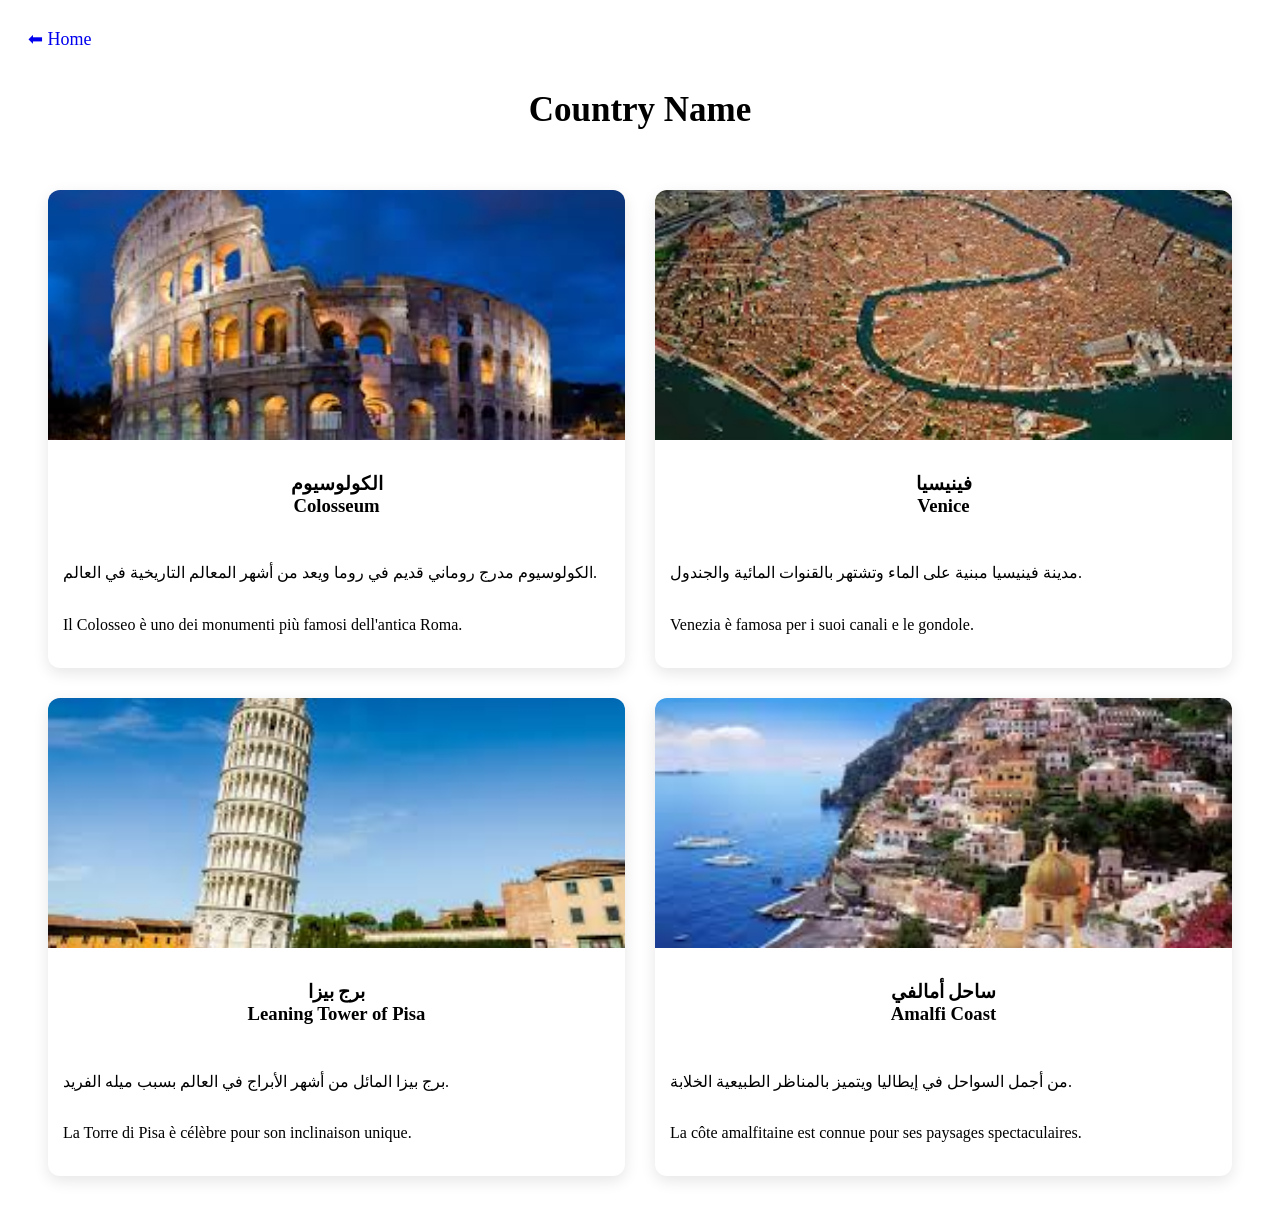
==== index.html @ 8f7ff5fb "Update and rename italy.html to index.html" ====
<!DOCTYPE html>
<html lang="ar">

<head>

<meta charset="UTF-8">
<meta name="viewport" content="width=device-width, initial-scale=1.0">

<title>Country Tourism</title>

<link rel="stylesheet" href="style1.css">

</head>

<body>

<header>

<a href="https://peacecode14-alt.github.io/travel-world/" class="back">⬅ Home</a>

<h1 class="country-title">Country Name</h1>

</header>


<section class="places">

<div class="place">

<img src="colo.jpg">

<h3>
 الكولوسيوم
<br>
Colosseum
</h3>

<p>

الكولوسيوم مدرج روماني قديم في روما ويعد من أشهر المعالم التاريخية في العالم.

<br><br>

Il Colosseo è uno dei monumenti più famosi dell'antica Roma.

</p>

</div>


<div class="place">

<img src="vine.jpg">

<h3>
فينيسيا
<br>
Venice
</h3>

<p>
مدينة فينيسيا مبنية على الماء وتشتهر بالقنوات المائية والجندول.
<br><br>
Venezia è famosa per i suoi canali e le gondole.
</p>

</div>


<div class="place">

<img src="pieza.jpg">

<h3>
برج بيزا
<br>
Leaning Tower of Pisa 
</h3>

<p>
برج بيزا المائل من أشهر الأبراج في العالم بسبب ميله الفريد.
<br><br>
La Torre di Pisa è célèbre pour son inclinaison unique.
</p>

</div>


<div class="place">

<img src="coast.jpg">

<h3>
ساحل أمالفي
<br>
Amalfi Coast
</h3>

<p>
من أجمل السواحل في إيطاليا ويتميز بالمناظر الطبيعية الخلابة.
<br><br>
La côte amalfitaine est connue pour ses paysages spectaculaires.
</p>

</div>

</section>

</body>
</html>
---- style1.css ----
.country-title{

text-align:center;
margin:20px;
font-size:35px;

}

.back{

text-decoration:none;
margin:20px;
display:inline-block;
font-size:18px;

}

.places{

display:grid;
grid-template-columns:repeat(2,1fr);
gap:30px;
padding:40px;

}

.place{

background:white;
border-radius:12px;
overflow:hidden;
box-shadow:0 5px 15px rgba(0,0,0,0.1);
transition:.4s;

}

.place img{

width:100%;
height:250px;
object-fit:cover;
transition:.4s;

}

.place:hover img{

transform:scale(1.1);

}

.place h3{

text-align:center;
padding:10px;

}

.place p{

padding:15px;
line-height:1.6;

}

@media(max-width:700px){

.places{

grid-template-columns:1fr;

}

}
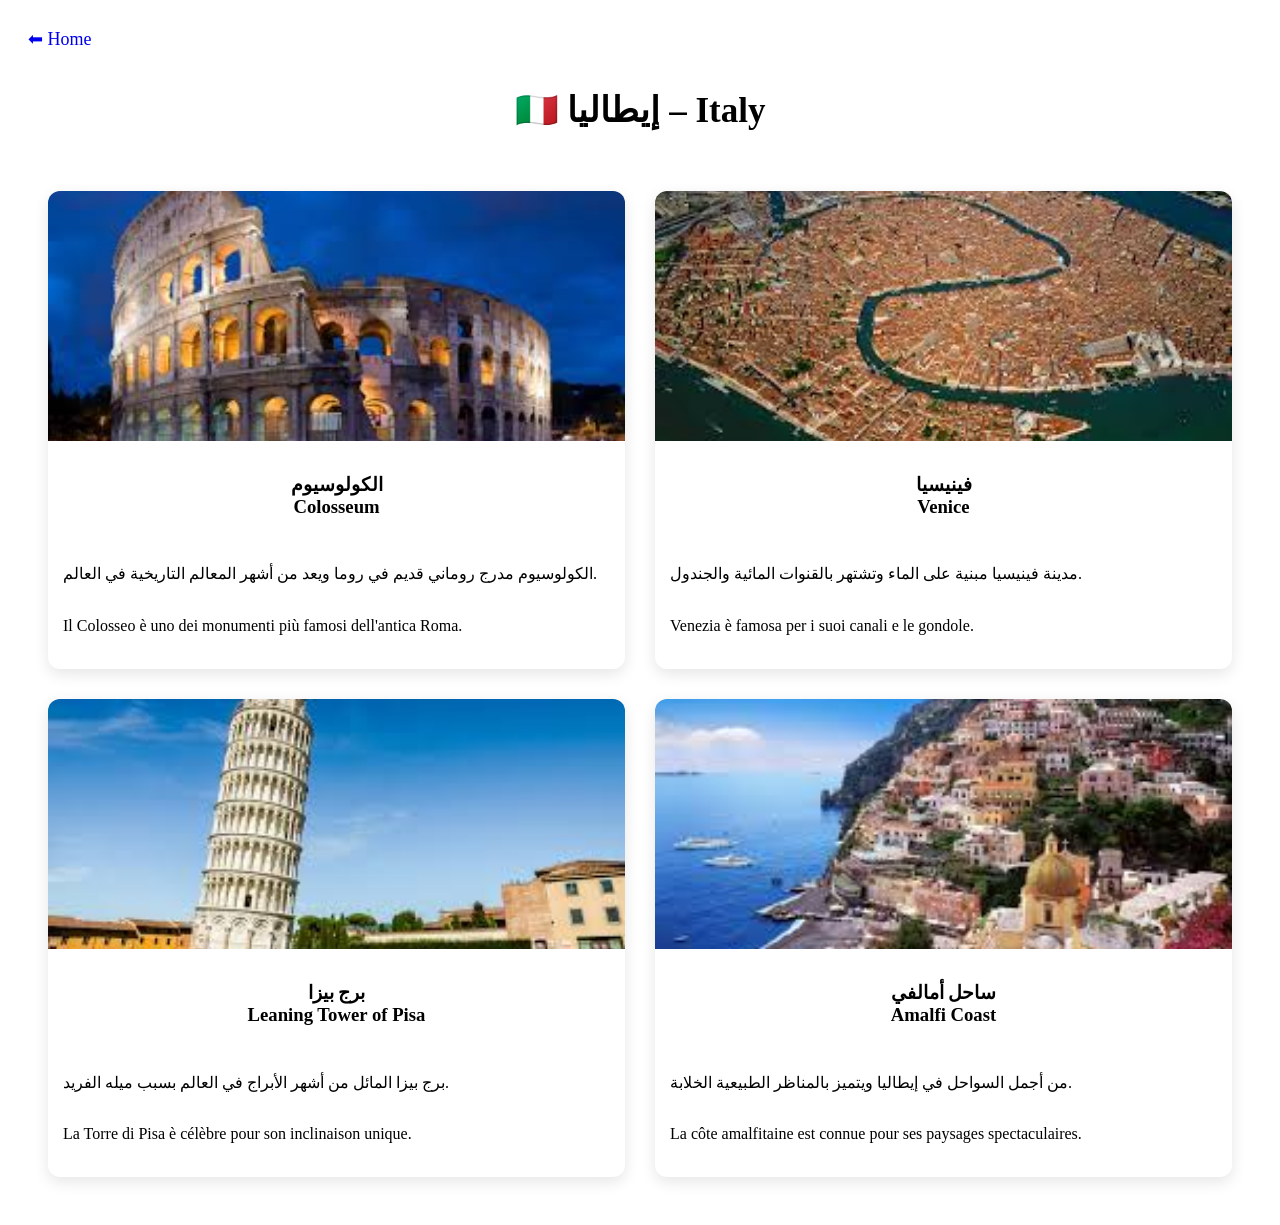
==== commit 8f5ac73e: "Update index.html" ====
--- a/index.html
+++ b/index.html
@@ -18,7 +18,7 @@
 
 <a href="https://peacecode14-alt.github.io/travel-world/" class="back">⬅ Home</a>
 
-<h1 class="country-title">Country Name</h1>
+<h1 class="country-title">🇮🇹 إيطاليا – Italy</h1>
 
 </header>
 
@@ -108,3 +108,4 @@
 
 </body>
 </html>
+
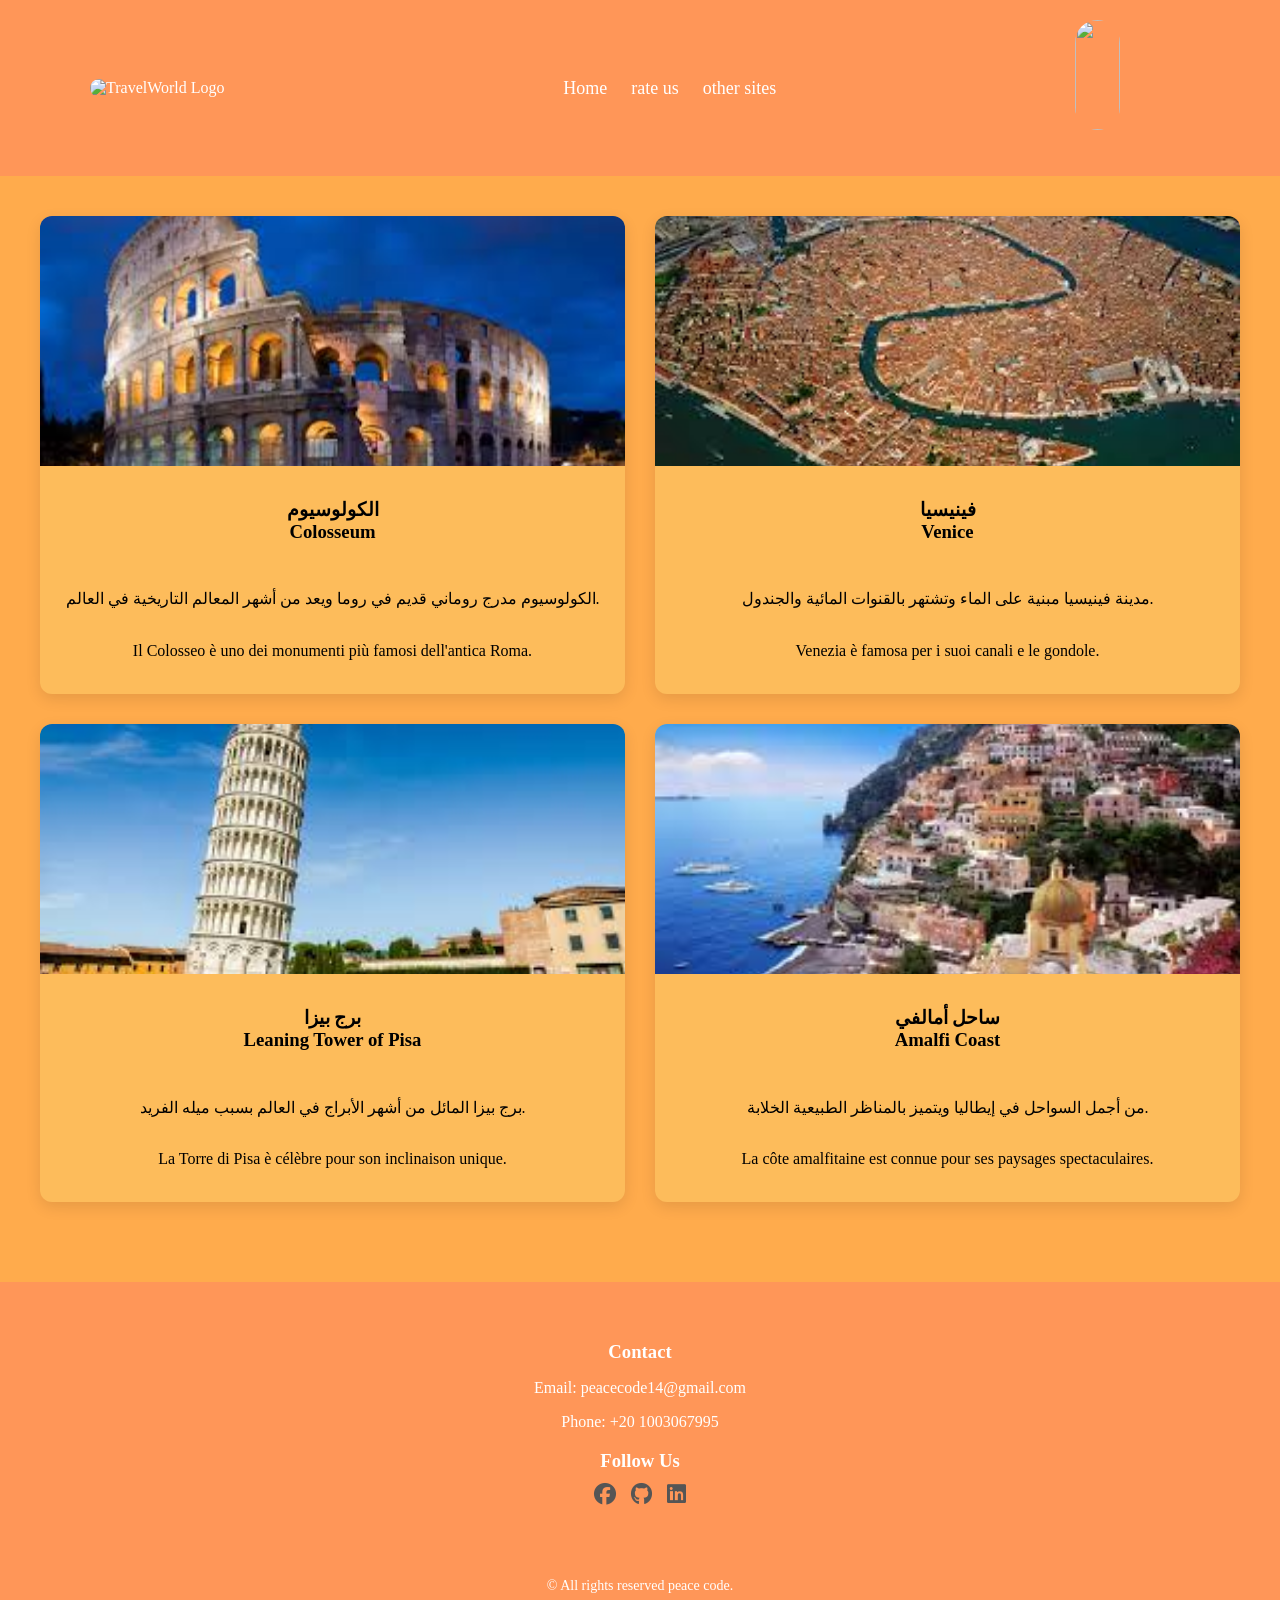
==== commit bc9d71f2: "Update index.html" ====
--- a/index.html
+++ b/index.html
@@ -9,18 +9,28 @@
 <title>Country Tourism</title>
 
 <link rel="stylesheet" href="style1.css">
-
+<link rel="stylesheet" href="https://cdnjs.cloudflare.com/ajax/libs/font-awesome/6.5.0/css/all.min.css">
 </head>
 
 <body>
 
-<header>
+     <nav class="navbar">
+<div class="logo">
+<img class="star" src="flight.png" alt="TravelWorld Logo">
+</div>
 
-<a href="https://peacecode14-alt.github.io/travel-world/" class="back">⬅ Home</a>
+<ul class="menu">
+<div class="nav-links">
 
-<h1 class="country-title">🇮🇹 إيطاليا – Italy</h1>
-
-</header>
+<a href="https://peacecode14-alt.github.io/travel-world/" class="back">Home</a>
+<a href="rate-us.html" class="active">rate us</a>
+<a href="other-sites.html" class="active">other sites</a>
+</ul>
+</div>
+<div class="starlogo">
+<a href="rate-us.html"><div><img src="star-logo.png"></div></a>
+</div>
+</nav>
 
 
 <section class="places">
@@ -105,7 +115,54 @@
 </div>
 
 </section>
+ <footer class="site-footer">
 
+
+
+
+
+
+
+<div class="footer-content">
+
+<div class="footer-section social">
+<div class="footer-section">
+
+<h3>Contact</h3>
+<p>Email: peacecode14@gmail.com</p>
+<p>Phone: +20 1003067995</p>
+
+</div>
+<h3>Follow Us</h3>
+<div class="social-links">
+         <a href="https://web.facebook.com/profile.php?id=61561774513017&locale=ar_AR" target="_blank">
+          <i class="fa-brands fa-facebook"></i>
+        </a>
+
+        <a href="https://github.com/peacecode14-alt" target="_blank">
+          <i class="fa-brands fa-github"></i>
+        </a>
+        <a
+          href="https://www.linkedin.com/in/ahmed-emad-367192395/"
+          target="_blank"
+        >
+          <i class="fa-brands fa-linkedin"></i>
+        </a>
+      </div>
+</div>
+
+</div>
+
+
+
+
+
+
+
+<div class="footer-bottom">
+<p>© All rights reserved peace code.</p>
+</div>
+
+</footer>
 </body>
 </html>
-
--- a/style1.css
+++ b/style1.css
@@ -1,74 +1,197 @@
-.country-title{
+body {
+    background: #ffab4c;
+    margin: 0;
+    padding: 0;
+}
 
-text-align:center;
-margin:20px;
-font-size:35px;
+.navbar {
+    padding: 60px;
+    display: flex;
+    justify-content: space-between;
+    align-items: center;
+    padding: 20px 60px;
+    background: #ff9658;
+    color: white;
+    margin-top: 0px;
+    z-index: 1000;
+    max-height: 150px;
+    margin-left: auto;
+}
+
+nav a {
+    margin-right: 20px;
+    text-decoration: none;
+    color: white;
+    font-size: 18px;
+    transition: .3s;
 
 }
 
-.back{
+nav a:hover {
+    color: #38bdf8;
+}
 
-text-decoration:none;
-margin:20px;
-display:inline-block;
-font-size:18px;
+.logo img {
+    height: 90px;
+    width: 200px;
+    margin-left: 30px;
+    border: none;
+    border-radius: 50px;
+}
+
+
+.starlogo img {
+    width: 45px;
+    margin-left: auto;
+    height: 90px;
+    height: 110px;
+    border: none;
+    border-radius: 50px;
+    margin-right: 100px;
 
 }
 
-.places{
 
-display:grid;
-grid-template-columns:repeat(2,1fr);
-gap:30px;
-padding:40px;
+
+
+
+
+
+.country-title {
+
+    text-align: center;
+    margin: 20px;
+    font-size: 35px;
 
 }
 
-.place{
+.back {
 
-background:white;
-border-radius:12px;
-overflow:hidden;
-box-shadow:0 5px 15px rgba(0,0,0,0.1);
-transition:.4s;
+    text-decoration: none;
+    margin: 20px;
+    display: inline-block;
+    font-size: 18px;
 
 }
 
-.place img{
+.places {
 
-width:100%;
-height:250px;
-object-fit:cover;
-transition:.4s;
+    display: grid;
+    grid-template-columns: repeat(2, 1fr);
+    gap: 30px;
+    padding: 40px;
 
 }
 
-.place:hover img{
+.place {
 
-transform:scale(1.1);
+    background: rgb(253, 188, 91);
+    border-radius: 12px;
+    overflow: hidden;
+    box-shadow: 0 5px 15px rgba(0, 0, 0, 0.1);
+    transition: .4s;
 
 }
 
-.place h3{
+.place img {
 
-text-align:center;
-padding:10px;
+    width: 100%;
+    height: 250px;
+    object-fit: cover;
+    transition: .4s;
 
 }
 
-.place p{
+.place:hover img {
 
-padding:15px;
-line-height:1.6;
+    transform: scale(1.1);
 
 }
 
-@media(max-width:700px){
+.place h3 {
 
-.places{
-
-grid-template-columns:1fr;
+    text-align: center;
+    padding: 10px;
 
 }
 
-}+.place p {
+
+    padding: 15px;
+    line-height: 1.6;
+    text-align: center;
+}
+
+.site-footer {
+    background: #ff9658;
+    backdrop-filter: blur(8px);
+    color: white;
+    padding: 40px 20px 20px 20px;
+    margin-top: 40px;
+}
+
+.footer-content {
+    display: flex;
+    justify-content: center;
+    flex-wrap: wrap;
+
+}
+
+.footer-section {
+    min-width: 200px;
+    text-align: center;
+}
+
+.footer-section h3 {
+    margin-bottom: 10px;
+}
+
+
+.footer-section a:hover {
+    color: #66c0f4;
+}
+
+.footer-bottom {
+    text-align: center;
+    border-top: 1px solid #ff9658;
+    padding-top: 15px;
+    margin-top: 20px;
+    font-size: 14px;
+}
+
+
+.social-links {
+    display: flex;
+    justify-content: center;
+    gap: 15px;
+    margin-bottom: 20px;
+}
+
+.social-links a {
+    font-size: 22px;
+    color: #555;
+    transition: 0.3s;
+}
+
+.social-links a:hover {
+    color: #2196f3;
+    transform: scale(1.2);
+}
+
+.copy {
+    margin-top: 25px;
+    opacity: 0.6;
+    text-align: center;
+}
+
+@media(max-width:700px) {
+    header {
+        flex-direction: column;
+        padding: 15px 30px;
+    }
+
+    nav {
+        margin-top: 10px;
+    }
+
+}
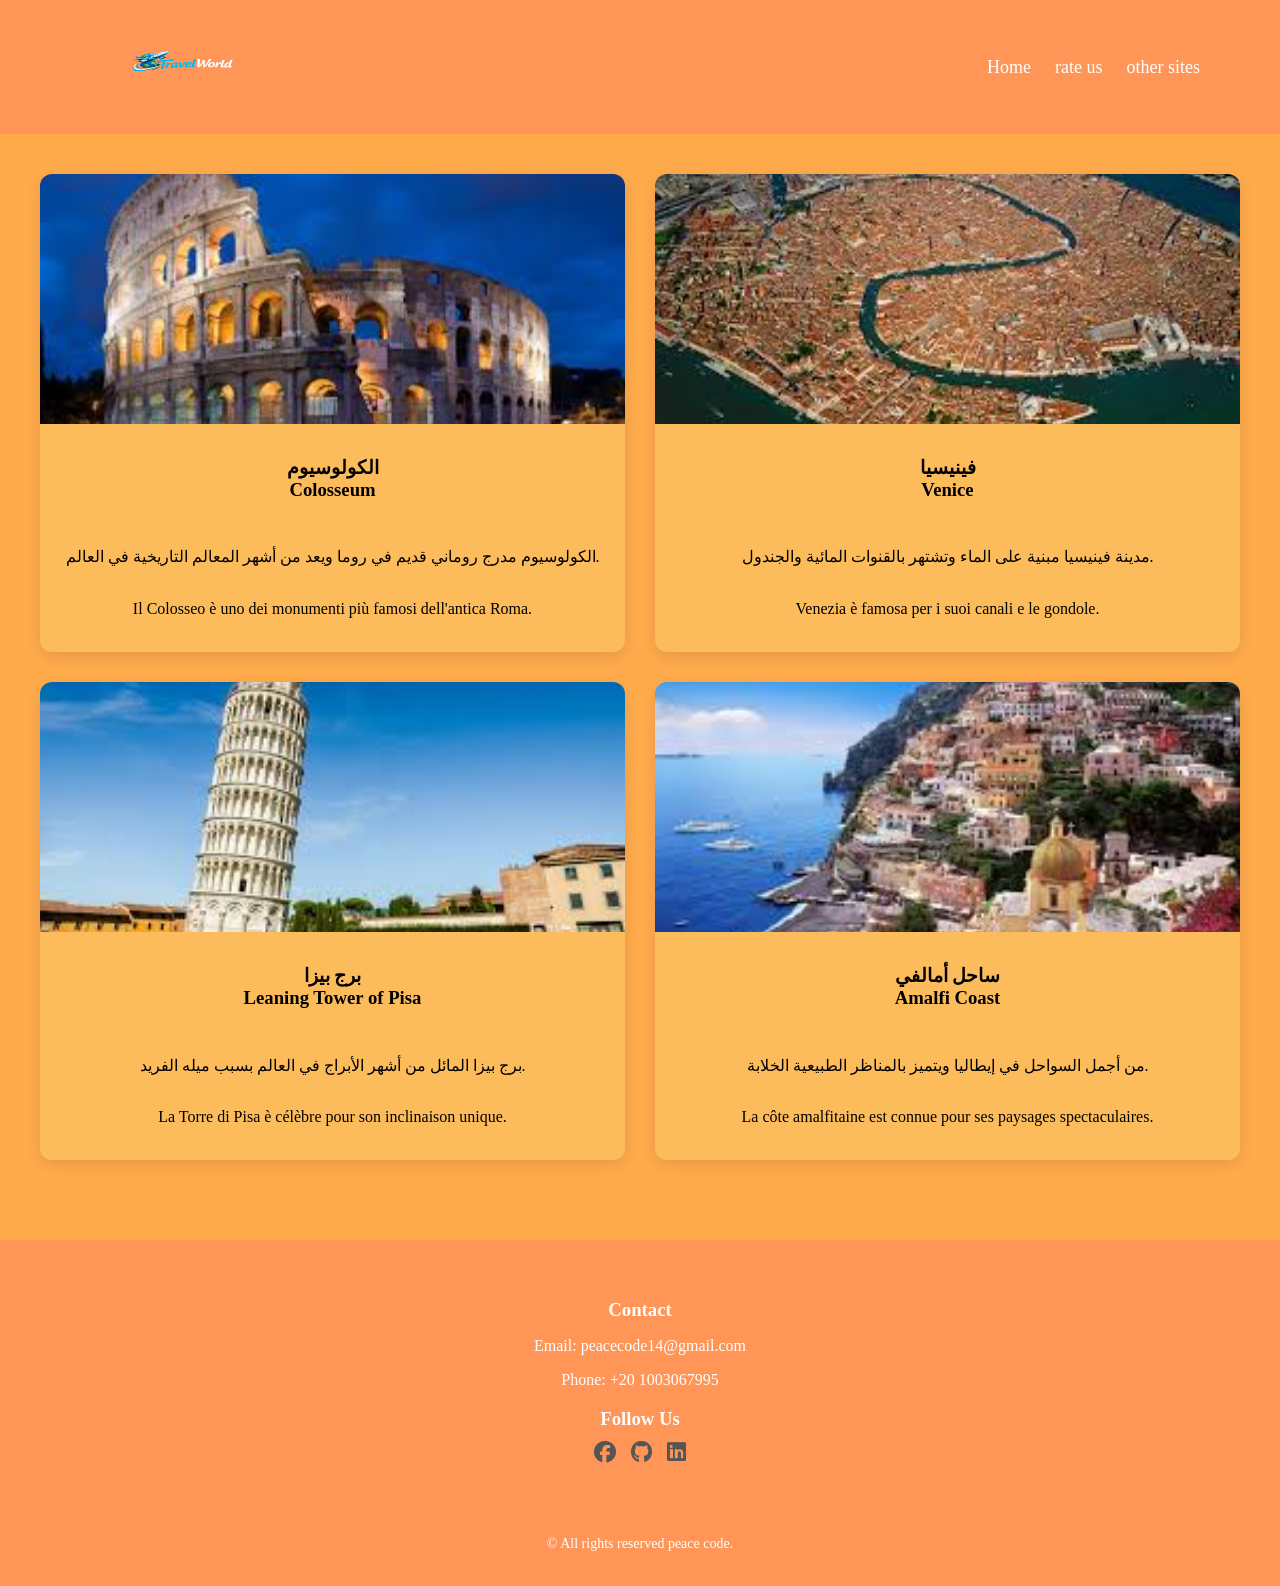
==== commit fae00ed8: "Update index.html" ====
--- a/index.html
+++ b/index.html
@@ -27,9 +27,7 @@
 <a href="other-sites.html" class="active">other sites</a>
 </ul>
 </div>
-<div class="starlogo">
-<a href="rate-us.html"><div><img src="star-logo.png"></div></a>
-</div>
+
 </nav>
 
 
